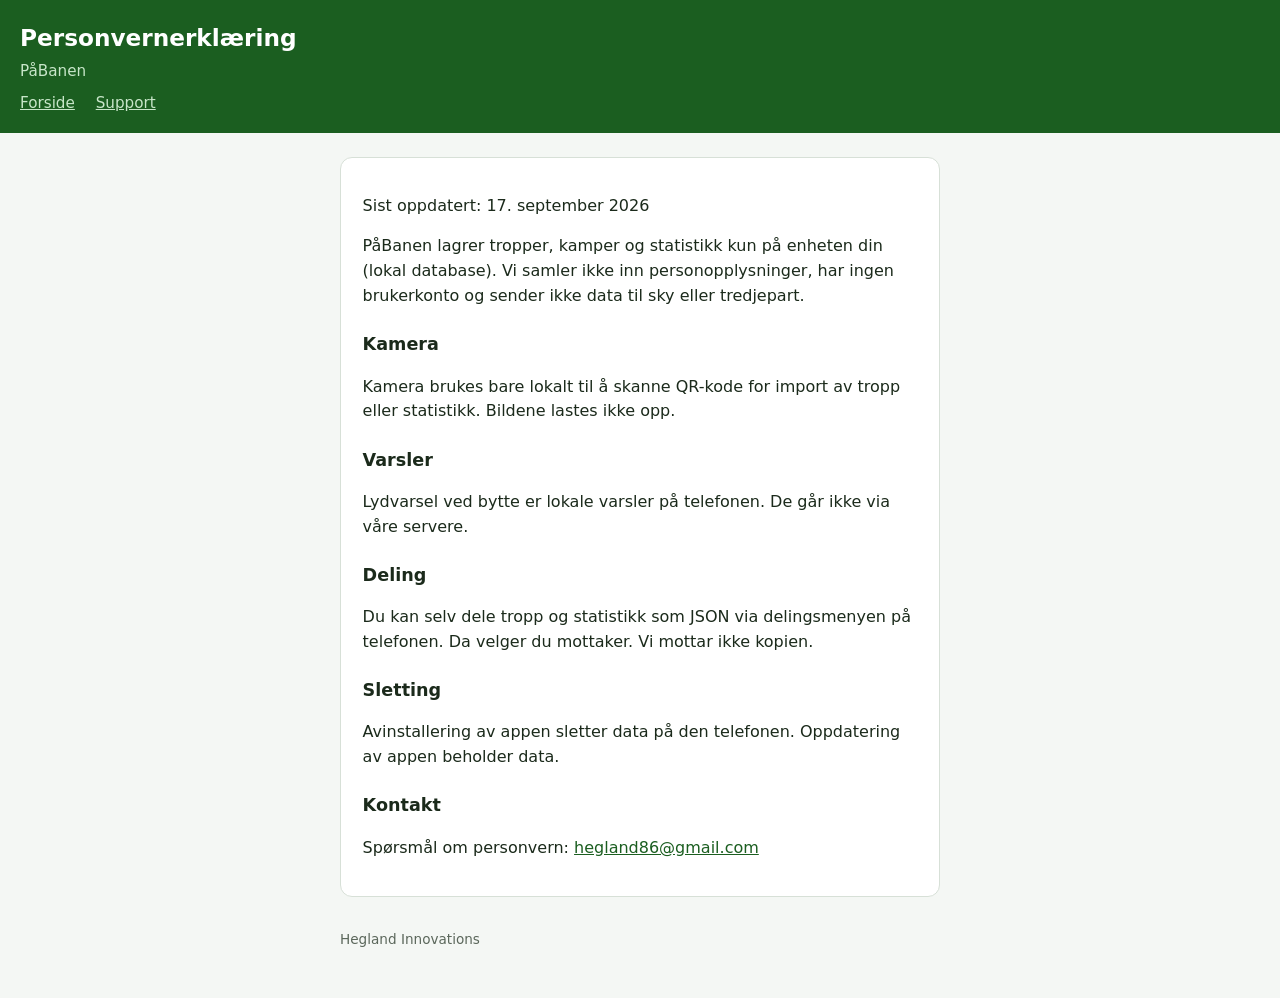
==== privacy.html @ 4c643bdf "Add PåBanen privacy and support pages for the stores. Co-authored-by: Cursor <cursoragent@cursor.com" ====
<!DOCTYPE html>
<html lang="no">
<head>
  <meta charset="utf-8">
  <meta name="viewport" content="width=device-width, initial-scale=1">
  <title>Personvern — PåBanen</title>
  <link rel="stylesheet" href="styles.css">
</head>
<body>
  <header>
    <h1>Personvernerklæring</h1>
    <p class="muted" style="color:#c8e6c9;margin:0">PåBanen</p>
    <nav>
      <a href="index.html">Forside</a>
      <a href="support.html">Support</a>
    </nav>
  </header>
  <main>
    <div class="card">
      <p>Sist oppdatert: 17. september 2026</p>
      <p>PåBanen lagrer tropper, kamper og statistikk kun på enheten din (lokal database). Vi samler ikke inn personopplysninger, har ingen brukerkonto og sender ikke data til sky eller tredjepart.</p>
      <h2>Kamera</h2>
      <p>Kamera brukes bare lokalt til å skanne QR-kode for import av tropp eller statistikk. Bildene lastes ikke opp.</p>
      <h2>Varsler</h2>
      <p>Lydvarsel ved bytte er lokale varsler på telefonen. De går ikke via våre servere.</p>
      <h2>Deling</h2>
      <p>Du kan selv dele tropp og statistikk som JSON via delingsmenyen på telefonen. Da velger du mottaker. Vi mottar ikke kopien.</p>
      <h2>Sletting</h2>
      <p>Avinstallering av appen sletter data på den telefonen. Oppdatering av appen beholder data.</p>
      <h2>Kontakt</h2>
      <p>Spørsmål om personvern: <a href="mailto:hegland86@gmail.com">hegland86@gmail.com</a></p>
    </div>
    <footer>Hegland Innovations</footer>
  </main>
</body>
</html>
---- styles.css ----
:root {
  color-scheme: light;
  --bg: #f4f7f4;
  --card: #fff;
  --ink: #1b2a1b;
  --muted: #5b675b;
  --line: #d7e0d7;
  --green: #1b5e20;
}
* { box-sizing: border-box; }
body {
  margin: 0;
  font-family: system-ui, -apple-system, Segoe UI, sans-serif;
  background: var(--bg);
  color: var(--ink);
  line-height: 1.55;
}
header {
  background: var(--green);
  color: #fff;
  padding: 1.25rem 1.25rem 1.1rem;
}
header a { color: #c8e6c9; }
main {
  max-width: 40rem;
  margin: 0 auto;
  padding: 1.5rem 1.25rem 3rem;
}
.card {
  background: var(--card);
  border: 1px solid var(--line);
  border-radius: 12px;
  padding: 1.25rem 1.35rem;
}
h1 { margin: 0 0 0.25rem; font-size: 1.45rem; }
h2 { margin: 1.4rem 0 0.4rem; font-size: 1.1rem; }
p, li { color: var(--ink); }
.muted { color: var(--muted); font-size: 0.95rem; }
nav { margin-top: 0.5rem; font-size: 0.95rem; }
nav a { margin-right: 1rem; }
a { color: var(--green); }
footer {
  margin-top: 2rem;
  color: var(--muted);
  font-size: 0.85rem;
}
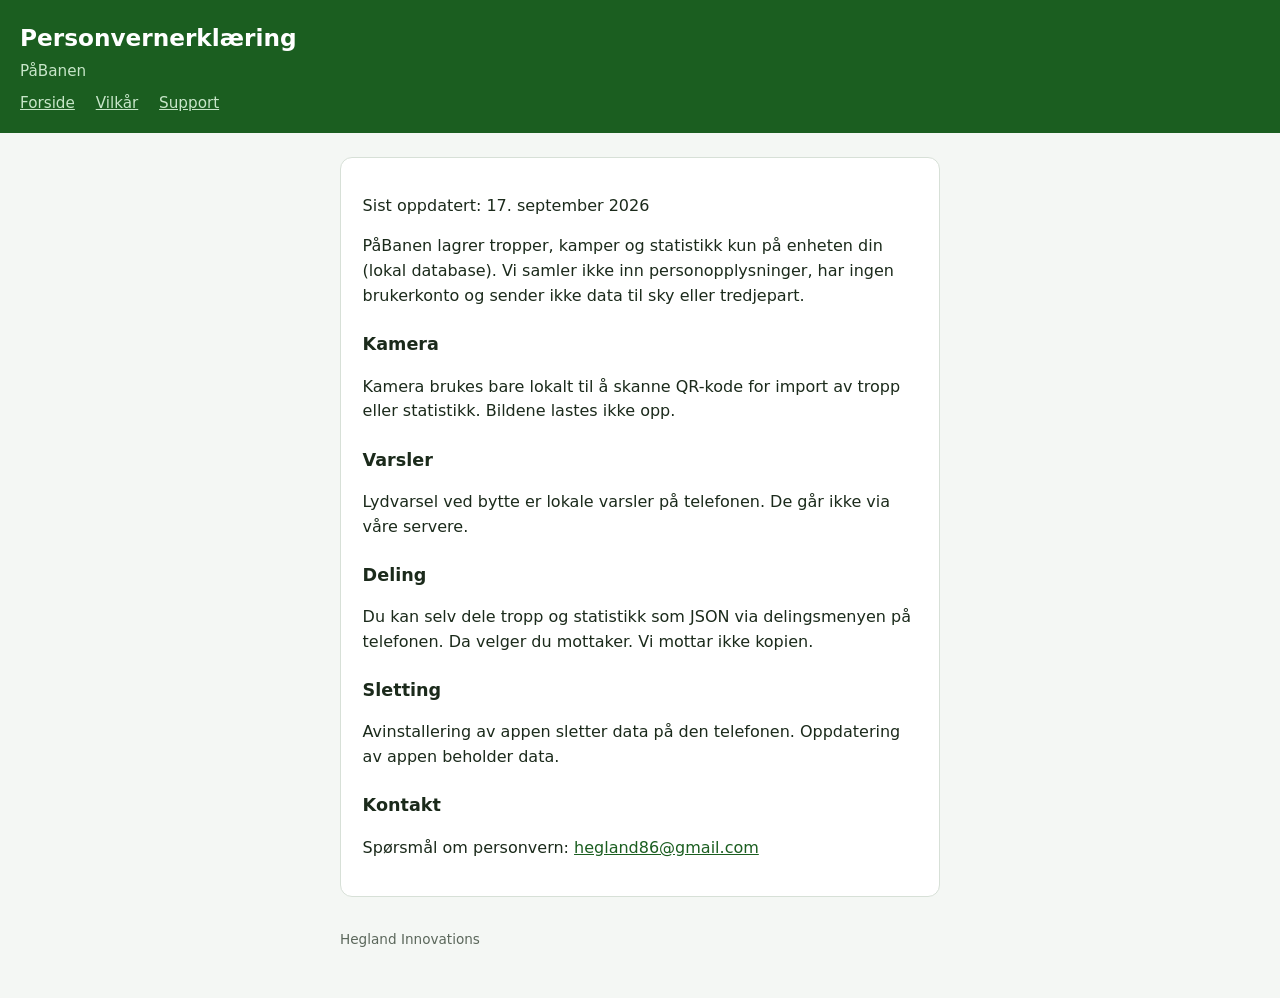
==== commit 6aa8c11d: "Add PåBanen terms page for Google Play trader declaration. Co-authored-by: Cursor <cursoragent@curso" ====
--- a/privacy.html
+++ b/privacy.html
@@ -12,6 +12,7 @@
     <p class="muted" style="color:#c8e6c9;margin:0">PåBanen</p>
     <nav>
       <a href="index.html">Forside</a>
+      <a href="terms.html">Vilkår</a>
       <a href="support.html">Support</a>
     </nav>
   </header>
